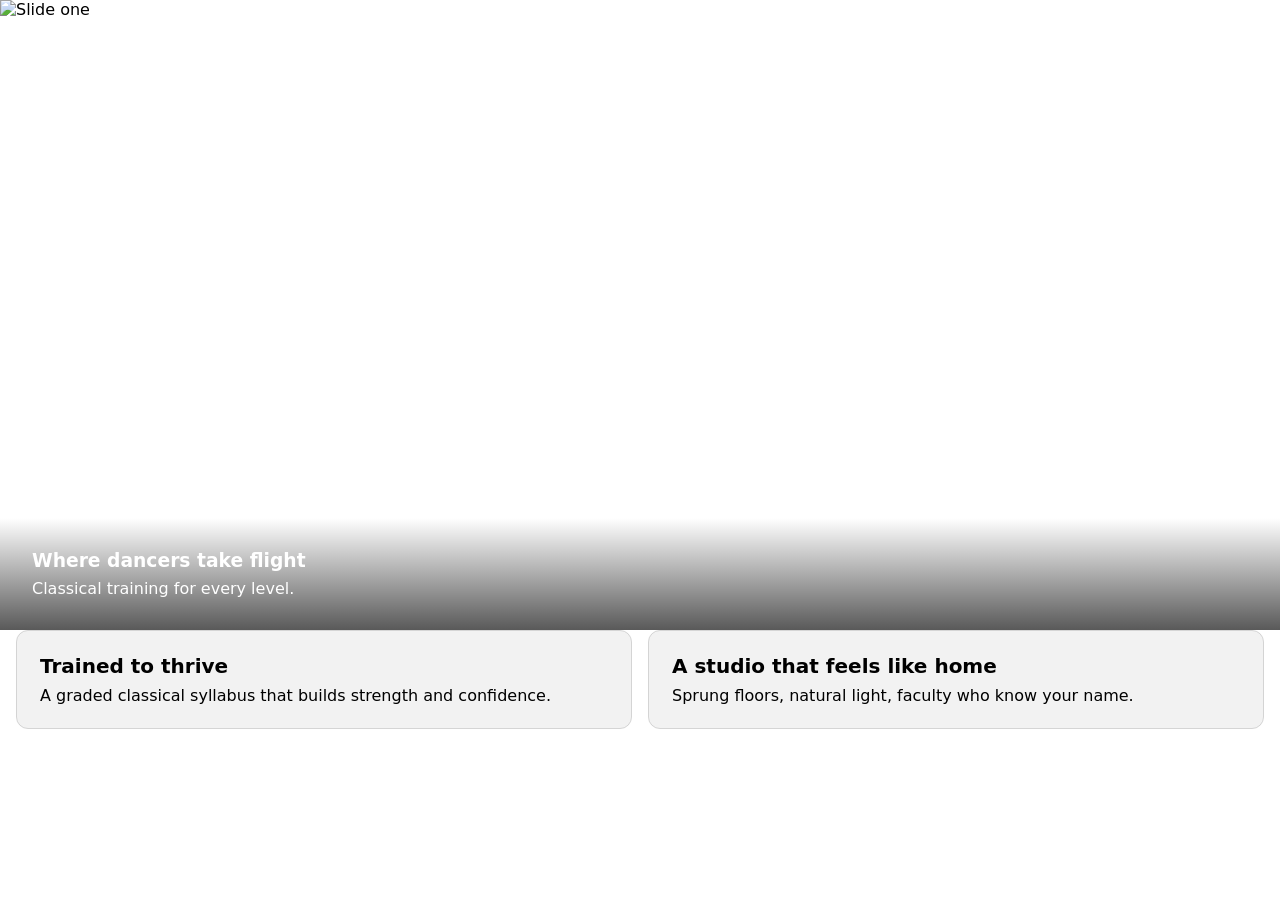
==== vanilla-marketing-demo/test/carousel-cards-test.html @ b2dbb069 "feat(vanilla-demo): pre-built + browser-verified carousel.css and cards.css Built the two most visua" ====
<!doctype html>
<html lang="en">
<head>
  <meta charset="UTF-8" />
  <meta name="viewport" content="width=device-width, initial-scale=1.0" />
  <!-- test-only shim: in the real app, layout.css makes a populated <section> a grid.
       Provided here so the drop-in component CSS is exercised in isolation. -->
  <style>
    :root { color-scheme: light dark; font-family: system-ui, sans-serif; }
    body { margin: 0; }
    section { display: grid; }
    section:empty { display: none; }
  </style>
  <link rel="stylesheet" href="../assets/css/cards.css" />
  <link rel="stylesheet" href="../assets/css/carousel.css" />
  <title>carousel + cards drop-in test</title>
</head>
<body>
  <main>
    <article>
      <!-- SECTION 1: carousel (the exact markup the <template> pool must contain) -->
      <section>
        <app-carousel>
          <figure>
            <img src="https://picsum.photos/seed/s1/1600/900" alt="Slide one" />
            <figcaption><h1>Where dancers take flight</h1><p>Classical training for every level.</p></figcaption>
          </figure>
          <figure>
            <img src="https://picsum.photos/seed/s2/1600/900" alt="Slide two" />
            <figcaption><h1>Small classes, real attention</h1><p>No more than twelve per class.</p></figcaption>
          </figure>
          <figure>
            <img src="https://picsum.photos/seed/s3/1600/900" alt="Slide three" />
            <figcaption><h1>Perform on a real stage</h1><p>Two productions a year.</p></figcaption>
          </figure>
        </app-carousel>
      </section>

      <!-- SECTION 2: cards -->
      <section>
        <app-card><h2>Trained to thrive</h2><p>A graded classical syllabus that builds strength and confidence.</p></app-card>
        <app-card><h2>A studio that feels like home</h2><p>Sprung floors, natural light, faculty who know your name.</p></app-card>
      </section>
    </article>
  </main>
</body>
</html>
---- vanilla-marketing-demo/assets/css/cards.css ----
@layer cards {
  /* CARDS — a responsive, self-contained card composition.
     Drop-in: link AFTER layout.css so this layer wins on card specifics.
     Markup the content branch clones from the <template> pool (one per card block):
       <app-card><h2></h2><p></p></app-card>
     A <section> that HOLDS cards becomes a responsive auto-fit grid. Per D7460N,
     the <section> (layout) carries the track sizing; the CARD (content) carries the
     padding/spacing — sections themselves have no padding/margin. */

  /* The card section: intrinsic auto-fit grid — 2-up on wide, 1-up when narrow. */
  section:has(app-card) {
    grid-auto-flow: row;
    grid-template-columns: repeat(auto-fit, minmax(min(100%, 18rem), 1fr));
    gap: 1rem;
    margin-inline: 1rem;
  }

  app-card {
    display: grid;
    align-content: start;
    gap: 0.5rem;
    padding: 1.5rem;
    border-radius: 0.75rem;
    /* Uses the color-scheme token when present, else a subtle system-color tint. */
    background: var(--bg-panel, color-mix(in oklch, currentColor 5%, transparent));
    outline: 0.0625rem solid color-mix(in oklch, currentColor 12%, transparent);
    outline-offset: -0.0625rem;
  }

  app-card > * { margin: 0; }
  app-card > h2 { font-size: 1.25rem; line-height: 1.2; }
  app-card > p { text-wrap: pretty; }
}
---- vanilla-marketing-demo/assets/css/carousel.css ----
@layer carousel {
  /* CAROUSEL — full-bleed, responsive, accessible, semantic, SWIPEABLE, zero JS.
     Drop-in: link AFTER layout.css. Markup cloned from the <template> pool:
       <app-carousel>
         <figure><img src alt><figcaption><h1></h1><p></p></figcaption></figure>
         … (>= 3 slides)
       </app-carousel>

     HOW IT WORKS
     - SWIPE / SCROLL: <app-carousel> is a horizontal scroll-snap container. Native
       touch-swipe, trackpad, and keyboard scrolling all work with zero JS, and it is
       screen-reader navigable (each slide is a real <figure>).
     - CONTROLS (cutting-edge CSS Carousel — Chrome 135+): ::scroll-button() renders
       prev/next arrows and ::scroll-marker renders dot indicators, all pure CSS. Where
       unsupported they simply don't appear; swipe/scroll still works (progressive).

     AUTO-ADVANCE (the one honest limitation)
     - Pure CSS CANNOT combine native swipe (scroll-snap) with unattended auto-advance:
       auto-advance needs a keyframe animation moving a track, which fights the snap
       scroller. This file prioritizes SWIPE (an explicit requirement) + manual controls.
     - To instead prioritize auto-advance, switch to the transform-animation model in the
       commented block at the bottom (it LOSES native touch-swipe). Decide per product. */

  app-carousel {
    display: grid;
    grid-auto-flow: column;
    grid-auto-columns: 100%;
    overflow-x: auto;
    overscroll-behavior-x: contain;
    scroll-snap-type: x mandatory;
    scroll-behavior: smooth;
    scrollbar-width: none;
    inline-size: 100%;
    /* CSS Carousel: render dot markers after the scroller. */
    scroll-marker-group: after;
  }
  app-carousel::-webkit-scrollbar { display: none; }

  app-carousel > figure {
    margin: 0;
    display: grid;
    position: relative;
    scroll-snap-align: center;
    scroll-snap-stop: always;
    min-block-size: min(70vh, 40rem);
  }

  app-carousel > figure > img {
    grid-area: 1 / 1;
    inline-size: 100%;
    block-size: 100%;
    object-fit: cover;
  }

  /* Caption overlays the image bottom; content-level spacing lives here. */
  app-carousel > figure > figcaption {
    grid-area: 1 / 1;
    align-self: end;
    display: grid;
    gap: 0.5rem;
    padding: 2rem;
    color: #fff;
    background: linear-gradient(to top, rgb(0 0 0 / 65%), rgb(0 0 0 / 0%));
  }
  app-carousel > figure > figcaption > * { margin: 0; }

  /* Prev / next arrows (CSS Carousel pseudo-elements). */
  app-carousel::scroll-button(*) {
    position: absolute;
    align-self: center;
    z-index: 1;
    border: 0;
    padding: 0.5rem 0.9rem;
    font-size: 1.5rem;
    color: #fff;
    background: rgb(0 0 0 / 40%);
    border-radius: 50%;
    cursor: pointer;
  }
  app-carousel::scroll-button(inline-start) { content: "\2039"; inset-inline-start: 1rem; }
  app-carousel::scroll-button(inline-end)   { content: "\203A"; inset-inline-end: 1rem; }
  app-carousel::scroll-button(*):disabled   { opacity: 0.3; cursor: default; }

  /* Dot indicators. */
  app-carousel::scroll-marker-group {
    display: flex;
    gap: 0.5rem;
    justify-content: center;
    padding-block: 0.75rem;
  }
  app-carousel > figure::scroll-marker {
    content: "";
    inline-size: 0.6rem;
    block-size: 0.6rem;
    border-radius: 50%;
    background: currentColor;
    opacity: 0.4;
    cursor: pointer;
  }
  app-carousel > figure::scroll-marker:target-current { opacity: 1; }

  /* ── OPTIONAL: auto-advance model (LOSES native swipe) ─────────────────────────
     Replace the scroller above with a transform-animated track if auto-advance must
     win over swipe. Pauses on hover/focus (≈ "pause on activity"). Zero JS.

     app-carousel { display: grid; grid-auto-flow: column; grid-auto-columns: 100%;
       overflow: hidden; }
     app-carousel > figure { animation: advance 15s infinite; }   // 3 slides × 5s
     app-carousel:hover, app-carousel:focus-within { animation-play-state: paused; }
     @keyframes advance {
       0%, 28%   { transform: translateX(0); }
       33%, 61%  { transform: translateX(-100%); }
       66%, 94%  { transform: translateX(-200%); }
       100%      { transform: translateX(0); }
     }
     ──────────────────────────────────────────────────────────────────────────── */
}
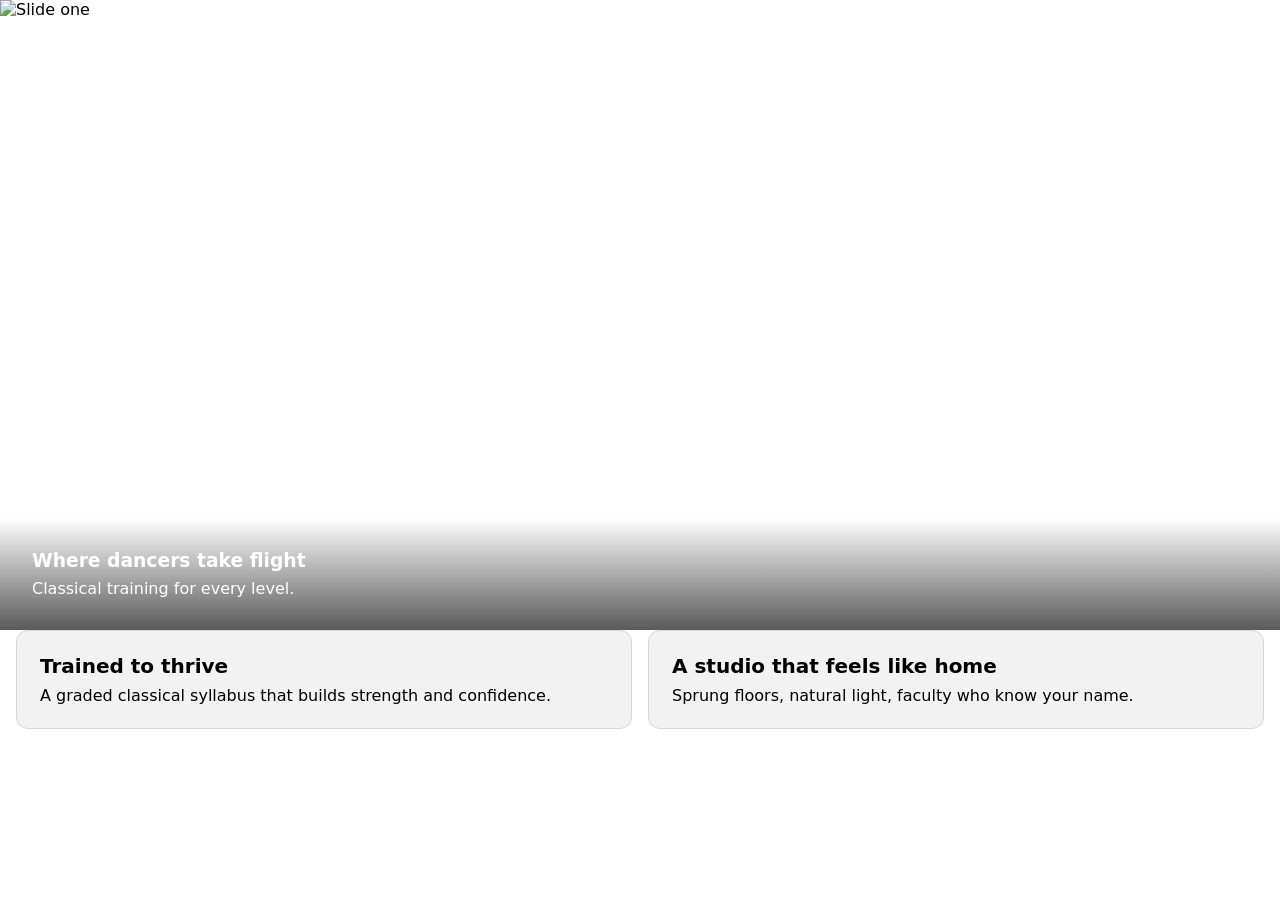
==== commit eb7707b6: "fix(vanilla-demo): carousel does swipe AND auto-advance in pure CSS (Schepp snap-point technique) Co" ====
--- a/vanilla-marketing-demo/test/carousel-cards-test.html
+++ b/vanilla-marketing-demo/test/carousel-cards-test.html
@@ -22,14 +22,17 @@
       <section>
         <app-carousel>
           <figure>
+            <app-snapper></app-snapper>
             <img src="https://picsum.photos/seed/s1/1600/900" alt="Slide one" />
             <figcaption><h1>Where dancers take flight</h1><p>Classical training for every level.</p></figcaption>
           </figure>
           <figure>
+            <app-snapper></app-snapper>
             <img src="https://picsum.photos/seed/s2/1600/900" alt="Slide two" />
             <figcaption><h1>Small classes, real attention</h1><p>No more than twelve per class.</p></figcaption>
           </figure>
           <figure>
+            <app-snapper></app-snapper>
             <img src="https://picsum.photos/seed/s3/1600/900" alt="Slide three" />
             <figcaption><h1>Perform on a real stage</h1><p>Two productions a year.</p></figcaption>
           </figure>
--- a/vanilla-marketing-demo/assets/css/carousel.css
+++ b/vanilla-marketing-demo/assets/css/carousel.css
@@ -1,48 +1,84 @@
 @layer carousel {
-  /* CAROUSEL — full-bleed, responsive, accessible, semantic, SWIPEABLE, zero JS.
-     Drop-in: link AFTER layout.css. Markup cloned from the <template> pool:
+  /* CAROUSEL — full-bleed, responsive, accessible, semantic, SWIPEABLE, AUTO-ADVANCING.
+     100% CSS, zero JS. All sizing in rem/% for fluid responsiveness.
+
+     Technique (credit: Christian Schaefer / "Schepp", A CSS-only Carousel):
+     the container is a real scroll-snap scroller, so native touch/trackpad SWIPE and
+     keyboard scrolling work. Auto-advance is done by animating the SNAP POINTS — not
+     the slides — so it coexists with manual swipe:
+       1. `tonext` pushes each slide's snap target (<app-snapper>) right by one slide;
+          the snapped scroller follows → it advances.
+       2. `snap` momentarily flips `scroll-snap-align: none` while the snapper `left`
+          resets to 0, so the viewport is NOT dragged back.
+       3. snapping re-engages and the scroller snaps to the NEXT slide.
+     Auto-advance runs only where a pointer can hover, PAUSES on hover/focus (= activity),
+     and is disabled for `prefers-reduced-motion`. Swipe/scroll always works.
+
+     Pool markup the content branch clones (one <app-snapper> per slide):
        <app-carousel>
-         <figure><img src alt><figcaption><h1></h1><p></p></figcaption></figure>
+         <figure><app-snapper></app-snapper><img src alt>
+           <figcaption><h1></h1><p></p></figcaption></figure>
          … (>= 3 slides)
-       </app-carousel>
+       </app-carousel> */
 
-     HOW IT WORKS
-     - SWIPE / SCROLL: <app-carousel> is a horizontal scroll-snap container. Native
-       touch-swipe, trackpad, and keyboard scrolling all work with zero JS, and it is
-       screen-reader navigable (each slide is a real <figure>).
-     - CONTROLS (cutting-edge CSS Carousel — Chrome 135+): ::scroll-button() renders
-       prev/next arrows and ::scroll-marker renders dot indicators, all pure CSS. Where
-       unsupported they simply don't appear; swipe/scroll still works (progressive).
-
-     AUTO-ADVANCE (the one honest limitation)
-     - Pure CSS CANNOT combine native swipe (scroll-snap) with unattended auto-advance:
-       auto-advance needs a keyframe animation moving a track, which fights the snap
-       scroller. This file prioritizes SWIPE (an explicit requirement) + manual controls.
-     - To instead prioritize auto-advance, switch to the transform-animation model in the
-       commented block at the bottom (it LOSES native touch-swipe). Decide per product. */
+  /* Push the snap point right one slide, then reset it (steps 1 & 2). */
+  @keyframes carousel-tonext {
+    75% { left: 0; }
+    95% { left: 100%; }
+    98% { left: 100%; }
+    99% { left: 0; }
+  }
+  /* Last slide loops back to the first: reset distance = (count - 1) slides. */
+  @keyframes carousel-tostart {
+    75% { left: 0; }
+    95% { left: calc(-100% * (var(--slide-count, 3) - 1)); }
+    98% { left: calc(-100% * (var(--slide-count, 3) - 1)); }
+    99% { left: 0; }
+  }
+  /* Briefly release snapping so the reset doesn't drag the viewport (step 2→3). */
+  @keyframes carousel-snap {
+    96% { scroll-snap-align: center; }
+    97% { scroll-snap-align: none; }
+    99% { scroll-snap-align: none; }
+    100% { scroll-snap-align: center; }
+  }
 
   app-carousel {
-    display: grid;
-    grid-auto-flow: column;
-    grid-auto-columns: 100%;
+    display: flex;
     overflow-x: auto;
     overscroll-behavior-x: contain;
     scroll-snap-type: x mandatory;
     scroll-behavior: smooth;
     scrollbar-width: none;
     inline-size: 100%;
-    /* CSS Carousel: render dot markers after the scroller. */
-    scroll-marker-group: after;
+    scroll-marker-group: after; /* modern CSS Carousel dot markers (progressive) */
   }
   app-carousel::-webkit-scrollbar { display: none; }
 
+  /* Slide-count is read structurally (pure CSS) so the loop-back distance is correct
+     for a data-driven number of slides. Extend the range as needed. */
+  app-carousel:has(> figure:nth-child(3):last-child) { --slide-count: 3; }
+  app-carousel:has(> figure:nth-child(4):last-child) { --slide-count: 4; }
+  app-carousel:has(> figure:nth-child(5):last-child) { --slide-count: 5; }
+  app-carousel:has(> figure:nth-child(6):last-child) { --slide-count: 6; }
+  app-carousel:has(> figure:nth-child(7):last-child) { --slide-count: 7; }
+  app-carousel:has(> figure:nth-child(8):last-child) { --slide-count: 8; }
+
   app-carousel > figure {
+    position: relative;
+    flex: 0 0 100%;
+    inline-size: 100%;
     margin: 0;
     display: grid;
-    position: relative;
+    min-block-size: min(70vh, 40rem);
+    overflow: clip;
+  }
+
+  /* The animated snap target (invisible, full-slide). */
+  app-carousel > figure > app-snapper {
+    position: absolute;
+    inset: 0;
     scroll-snap-align: center;
-    scroll-snap-stop: always;
-    min-block-size: min(70vh, 40rem);
   }
 
   app-carousel > figure > img {
@@ -52,7 +88,6 @@
     object-fit: cover;
   }
 
-  /* Caption overlays the image bottom; content-level spacing lives here. */
   app-carousel > figure > figcaption {
     grid-area: 1 / 1;
     align-self: end;
@@ -64,7 +99,28 @@
   }
   app-carousel > figure > figcaption > * { margin: 0; }
 
-  /* Prev / next arrows (CSS Carousel pseudo-elements). */
+  /* AUTO-ADVANCE: only where hover exists; ~5s per slide; pause on activity. */
+  @media (hover: hover) {
+    app-carousel > figure > app-snapper {
+      animation-name: carousel-tonext, carousel-snap;
+      animation-timing-function: ease;
+      animation-duration: 5s; /* advance every 5s */
+      animation-iteration-count: infinite;
+    }
+    app-carousel > figure:last-child > app-snapper {
+      animation-name: carousel-tostart, carousel-snap;
+    }
+  }
+  app-carousel:hover > figure > app-snapper,
+  app-carousel:focus-within > figure > app-snapper {
+    animation-name: none; /* pause on activity */
+  }
+  @media (prefers-reduced-motion: reduce) {
+    app-carousel > figure > app-snapper { animation-name: none; }
+  }
+
+  /* Manual controls — modern CSS Carousel pseudo-elements (progressive; no id needed).
+     Where unsupported they simply don't render; swipe + auto-advance still work. */
   app-carousel::scroll-button(*) {
     position: absolute;
     align-self: center;
@@ -81,7 +137,6 @@
   app-carousel::scroll-button(inline-end)   { content: "\203A"; inset-inline-end: 1rem; }
   app-carousel::scroll-button(*):disabled   { opacity: 0.3; cursor: default; }
 
-  /* Dot indicators. */
   app-carousel::scroll-marker-group {
     display: flex;
     gap: 0.5rem;
@@ -98,20 +153,4 @@
     cursor: pointer;
   }
   app-carousel > figure::scroll-marker:target-current { opacity: 1; }
-
-  /* ── OPTIONAL: auto-advance model (LOSES native swipe) ─────────────────────────
-     Replace the scroller above with a transform-animated track if auto-advance must
-     win over swipe. Pauses on hover/focus (≈ "pause on activity"). Zero JS.
-
-     app-carousel { display: grid; grid-auto-flow: column; grid-auto-columns: 100%;
-       overflow: hidden; }
-     app-carousel > figure { animation: advance 15s infinite; }   // 3 slides × 5s
-     app-carousel:hover, app-carousel:focus-within { animation-play-state: paused; }
-     @keyframes advance {
-       0%, 28%   { transform: translateX(0); }
-       33%, 61%  { transform: translateX(-100%); }
-       66%, 94%  { transform: translateX(-200%); }
-       100%      { transform: translateX(0); }
-     }
-     ──────────────────────────────────────────────────────────────────────────── */
 }
